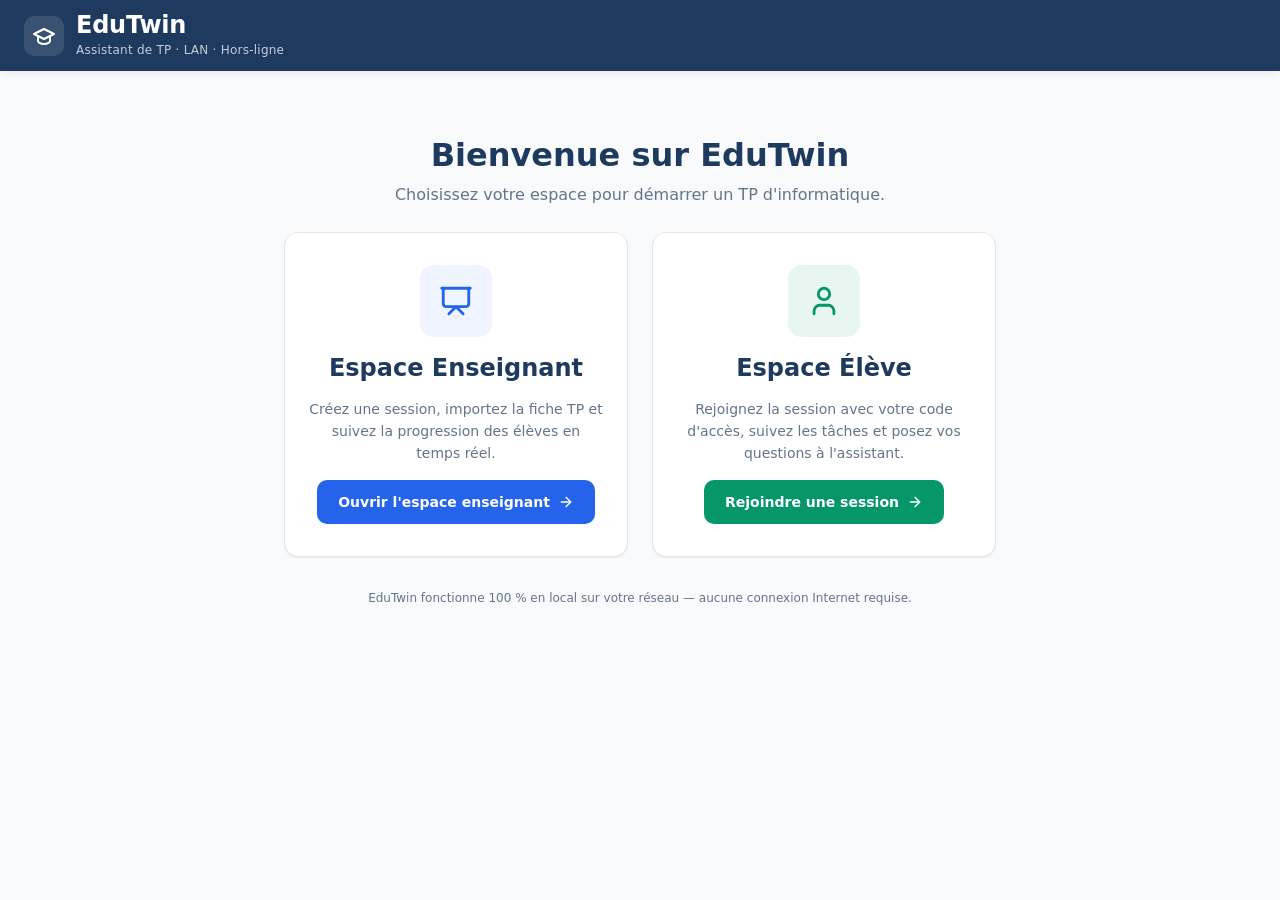
==== frontend/index.html @ 69db7e3c "mvp complet" ====
<!DOCTYPE html>
<html lang="fr">
<head>
  <meta charset="UTF-8">
  <meta name="viewport" content="width=device-width, initial-scale=1">
  <title>EduTwin — Assistant de TP</title>
  <meta name="description" content="EduTwin : assistant intelligent de gestion de TP d'informatique en LAN, hors-ligne.">
  <!-- Ordre des styles : tokens (variables) → fonts (@font-face) → base → composants -->
  <link rel="stylesheet" href="css/tokens.css">
  <link rel="stylesheet" href="css/fonts.css">
  <link rel="stylesheet" href="css/base.css">
  <link rel="stylesheet" href="css/components.css">
  <style>
    /* Styles propres à l'accueil (page unique, pas de CSS dédié dans le périmètre). */
    .home-hero { text-align: center; padding: var(--sp-10) 0 var(--sp-6); }
    .home-hero h1 { font-size: var(--fs-2xl); }
    .home-hero p { color: var(--color-muted-fg); margin-top: var(--sp-2); }
    .profile-card {
      display: flex; flex-direction: column; gap: var(--sp-4);
      text-align: center; align-items: center;
      padding: var(--sp-8) var(--sp-6);
      text-decoration: none; color: inherit;
      transition: transform var(--transition), box-shadow var(--transition), border-color var(--transition);
    }
    .profile-card:hover {
      transform: translateY(-3px);
      box-shadow: var(--shadow-lg);
      border-color: var(--color-secondary);
      text-decoration: none;
    }
    .profile-card__icon {
      display: inline-flex; align-items: center; justify-content: center;
      width: 72px; height: 72px; border-radius: var(--radius-lg);
    }
    .profile-card--teacher .profile-card__icon { background: var(--color-secondary-050); color: var(--color-secondary); }
    .profile-card--student .profile-card__icon { background: var(--color-success-050); color: var(--color-accent); }
    .profile-card h2 { color: var(--color-primary); }
    .profile-card p { color: var(--color-muted-fg); font-size: var(--fs-sm); }
    .home-footer { text-align: center; color: var(--color-muted-fg); font-size: var(--fs-xs); padding: var(--sp-8) 0; }
  </style>
</head>
<body>
  <a class="skip-link" href="#main">Aller au contenu principal</a>

  <header class="app-header">
    <div class="app-header__inner">
      <a class="brand" href="index.html" aria-label="EduTwin — accueil">
        <span class="brand__logo" aria-hidden="true">
          <!-- Icône : graduation-cap (style Lucide) -->
          <svg class="icon-lg" viewBox="0 0 24 24" fill="none" stroke="currentColor" stroke-width="2" stroke-linecap="round" stroke-linejoin="round">
            <path d="M22 10 12 5 2 10l10 5 10-5Z"/><path d="M6 12v5c0 1 2 3 6 3s6-2 6-3v-5"/>
          </svg>
        </span>
        <span>
          <span class="brand__name">EduTwin</span>
          <span class="brand__sub">Assistant de TP · LAN · Hors-ligne</span>
        </span>
      </a>
    </div>
  </header>

  <main id="main" class="container container--narrow">
    <section class="home-hero">
      <h1>Bienvenue sur EduTwin</h1>
      <p>Choisissez votre espace pour démarrer un TP d'informatique.</p>
    </section>

    <div class="grid grid-2" role="navigation" aria-label="Choix du profil">
      <a class="card profile-card profile-card--teacher" href="teacher.html">
        <span class="profile-card__icon" aria-hidden="true">
          <!-- Icône : presentation (tableau) -->
          <svg viewBox="0 0 24 24" width="34" height="34" fill="none" stroke="currentColor" stroke-width="2" stroke-linecap="round" stroke-linejoin="round">
            <path d="M2 3h20"/><path d="M21 3v11a2 2 0 0 1-2 2H5a2 2 0 0 1-2-2V3"/><path d="m7 21 5-5 5 5"/>
          </svg>
        </span>
        <h2>Espace Enseignant</h2>
        <p>Créez une session, importez la fiche TP et suivez la progression des élèves en temps réel.</p>
        <span class="btn btn--primary">
          Ouvrir l'espace enseignant
          <svg class="icon-sm" viewBox="0 0 24 24" fill="none" stroke="currentColor" stroke-width="2" stroke-linecap="round" stroke-linejoin="round" aria-hidden="true"><path d="M5 12h14"/><path d="m12 5 7 7-7 7"/></svg>
        </span>
      </a>

      <a class="card profile-card profile-card--student" href="student.html">
        <span class="profile-card__icon" aria-hidden="true">
          <!-- Icône : user (élève) -->
          <svg viewBox="0 0 24 24" width="34" height="34" fill="none" stroke="currentColor" stroke-width="2" stroke-linecap="round" stroke-linejoin="round">
            <path d="M19 21v-2a4 4 0 0 0-4-4H9a4 4 0 0 0-4 4v2"/><circle cx="12" cy="7" r="4"/>
          </svg>
        </span>
        <h2>Espace Élève</h2>
        <p>Rejoignez la session avec votre code d'accès, suivez les tâches et posez vos questions à l'assistant.</p>
        <span class="btn btn--accent">
          Rejoindre une session
          <svg class="icon-sm" viewBox="0 0 24 24" fill="none" stroke="currentColor" stroke-width="2" stroke-linecap="round" stroke-linejoin="round" aria-hidden="true"><path d="M5 12h14"/><path d="m12 5 7 7-7 7"/></svg>
        </span>
      </a>
    </div>

    <p class="home-footer">EduTwin fonctionne 100 % en local sur votre réseau — aucune connexion Internet requise.</p>
  </main>
</body>
</html>
---- frontend/css/tokens.css ----
/* ==========================================================================
   EduTwin — Design Tokens (skill ui-ux-pro-max : "Data-Dense Dashboard")
   Source de vérité visuelle. NE PAS coder de couleur en dur ailleurs :
   utiliser exclusivement ces variables.
   ========================================================================== */

:root {
  /* --- Couleurs de marque --- */
  --color-primary:        #1E3A5F;   /* navy — barres, titres, header */
  --color-primary-600:    #17304e;
  --color-primary-700:    #112640;
  --color-on-primary:     #FFFFFF;
  --color-secondary:      #2563EB;   /* bleu — actions, liens, en_cours */
  --color-secondary-050:  #EFF4FF;
  --color-accent:         #059669;   /* vert — CTA, complete, actif */
  --color-accent-050:     #E7F6F0;

  /* --- Surfaces & texte --- */
  --color-background:     #F8FAFC;
  --color-surface:        #FFFFFF;
  --color-foreground:     #0F172A;
  --color-muted:          #F1F3F5;
  --color-muted-fg:       #64748B;   /* texte secondaire (contraste AA) */
  --color-border:         #E4E7EB;
  --color-ring:           #1E3A5F;

  /* --- Sémantique / statuts --- */
  --color-success:        #059669;   /* complete / actif */
  --color-success-050:    #E7F6F0;
  --color-info:           #2563EB;   /* en_cours */
  --color-info-050:       #EFF4FF;
  --color-danger:         #DC2626;   /* bloque */
  --color-danger-050:     #FDECEC;
  --color-warning:        #D97706;   /* inactif / alerte retard */
  --color-warning-050:    #FEF3E2;
  --color-inactive:       #94A3B8;

  /* --- Typographie --- */
  --font-sans: "Fira Sans", system-ui, -apple-system, "Segoe UI", Roboto, sans-serif;
  --font-mono: "Fira Code", ui-monospace, "SFMono-Regular", Menlo, Consolas, monospace;
  --fs-xs:   0.75rem;   /* 12 */
  --fs-sm:   0.875rem;  /* 14 */
  --fs-base: 1rem;      /* 16 */
  --fs-lg:   1.125rem;  /* 18 */
  --fs-xl:   1.5rem;    /* 24 */
  --fs-2xl:  2rem;      /* 32 */
  --lh-tight: 1.25;
  --lh-base:  1.55;
  --fw-regular: 400;
  --fw-medium:  500;
  --fw-semibold:600;
  --fw-bold:    700;

  /* --- Espacements (rythme 4/8px) --- */
  --sp-1: 0.25rem;  --sp-2: 0.5rem;  --sp-3: 0.75rem; --sp-4: 1rem;
  --sp-5: 1.25rem;  --sp-6: 1.5rem;  --sp-8: 2rem;    --sp-10: 2.5rem; --sp-12: 3rem;

  /* --- Rayons, ombres, transitions --- */
  --radius-sm: 6px;  --radius-md: 10px; --radius-lg: 14px; --radius-full: 999px;
  --shadow-sm: 0 1px 2px rgba(15,23,42,.06);
  --shadow-md: 0 2px 8px rgba(15,23,42,.08);
  --shadow-lg: 0 8px 24px rgba(15,23,42,.12);
  --ring-focus: 0 0 0 3px rgba(30,58,95,.35);
  --transition: 180ms cubic-bezier(.2,.6,.2,1);

  /* --- Z-index --- */
  --z-nav: 20; --z-sticky: 40; --z-modal: 100; --z-toast: 1000;
}

@media (prefers-reduced-motion: reduce) {
  :root { --transition: 0ms; }
  * { animation-duration: .001ms !important; transition-duration: .001ms !important; }
}

/* Les @font-face (Fira Sans / Fira Code) embarqués localement pour le hors-ligne
   sont déclarés dans fonts.css par le Lot 3 ; fallback système ci-dessus si absents. */
---- frontend/css/fonts.css ----
/* ==========================================================================
   EduTwin — Polices locales (hors-ligne, AUCUN CDN)
   --------------------------------------------------------------------------
   Les @font-face ci-dessous pointent vers des fichiers LOCAUX dans
   frontend/fonts/. Si ces fichiers sont absents, le navigateur applique
   automatiquement le fallback système déclaré dans tokens.css
   (--font-sans / --font-mono) : l'application reste parfaitement lisible.
   `font-display: swap` évite tout texte invisible pendant le chargement.
   Aucun téléchargement réseau : déposez simplement les .woff2 dans
   frontend/fonts/ pour activer Fira.
   ========================================================================== */

/* --- Fira Sans (UI / texte) --- */
@font-face {
  font-family: "Fira Sans";
  font-style: normal;
  font-weight: 300;
  font-display: swap;
  src: local("Fira Sans Light"), url("../fonts/FiraSans-Light.woff2") format("woff2");
}
@font-face {
  font-family: "Fira Sans";
  font-style: normal;
  font-weight: 400;
  font-display: swap;
  src: local("Fira Sans Regular"), url("../fonts/FiraSans-Regular.woff2") format("woff2");
}
@font-face {
  font-family: "Fira Sans";
  font-style: normal;
  font-weight: 500;
  font-display: swap;
  src: local("Fira Sans Medium"), url("../fonts/FiraSans-Medium.woff2") format("woff2");
}
@font-face {
  font-family: "Fira Sans";
  font-style: normal;
  font-weight: 600;
  font-display: swap;
  src: local("Fira Sans SemiBold"), url("../fonts/FiraSans-SemiBold.woff2") format("woff2");
}
@font-face {
  font-family: "Fira Sans";
  font-style: normal;
  font-weight: 700;
  font-display: swap;
  src: local("Fira Sans Bold"), url("../fonts/FiraSans-Bold.woff2") format("woff2");
}

/* --- Fira Code (données / code / code d'accès) --- */
@font-face {
  font-family: "Fira Code";
  font-style: normal;
  font-weight: 400;
  font-display: swap;
  src: local("Fira Code Regular"), url("../fonts/FiraCode-Regular.woff2") format("woff2");
}
@font-face {
  font-family: "Fira Code";
  font-style: normal;
  font-weight: 500;
  font-display: swap;
  src: local("Fira Code Medium"), url("../fonts/FiraCode-Medium.woff2") format("woff2");
}
@font-face {
  font-family: "Fira Code";
  font-style: normal;
  font-weight: 600;
  font-display: swap;
  src: local("Fira Code SemiBold"), url("../fonts/FiraCode-SemiBold.woff2") format("woff2");
}
@font-face {
  font-family: "Fira Code";
  font-style: normal;
  font-weight: 700;
  font-display: swap;
  src: local("Fira Code Bold"), url("../fonts/FiraCode-Bold.woff2") format("woff2");
}
---- frontend/css/base.css ----
/* ==========================================================================
   EduTwin — base.css
   Reset léger, base typographique, layout global et utilitaires.
   Dépend de tokens.css (variables) et fonts.css (@font-face), chargés
   AVANT ce fichier via des <link> dans le HTML (pas d'@import).
   ========================================================================== */

/* --- Reset léger ------------------------------------------------------- */
*,
*::before,
*::after { box-sizing: border-box; }

* { margin: 0; }

html { -webkit-text-size-adjust: 100%; scroll-behavior: smooth; }

body {
  font-family: var(--font-sans);
  font-size: var(--fs-base);
  line-height: var(--lh-base);
  font-weight: var(--fw-regular);
  color: var(--color-foreground);
  background-color: var(--color-background);
  min-height: 100dvh;
  -webkit-font-smoothing: antialiased;
  text-rendering: optimizeLegibility;
}

img, svg { display: block; max-width: 100%; }
svg { flex-shrink: 0; }

button, input, select, textarea {
  font: inherit;
  color: inherit;
}

a { color: var(--color-secondary); text-decoration: none; }
a:hover { text-decoration: underline; }

/* Focus visible homogène sur tous les éléments interactifs */
:focus-visible {
  outline: 2px solid var(--color-ring);
  outline-offset: 2px;
  border-radius: var(--radius-sm);
}
/* On retire l'outline par défaut au clic souris, on garde :focus-visible */
:focus:not(:focus-visible) { outline: none; }

/* --- Typographie ------------------------------------------------------- */
h1, h2, h3, h4 {
  font-family: var(--font-sans);
  line-height: var(--lh-tight);
  color: var(--color-primary);
  font-weight: var(--fw-semibold);
}
h1 { font-size: var(--fs-2xl); font-weight: var(--fw-bold); }
h2 { font-size: var(--fs-xl); }
h3 { font-size: var(--fs-lg); }
h4 { font-size: var(--fs-base); }

.mono { font-family: var(--font-mono); }

/* --- Layout : header applicatif --------------------------------------- */
.app-header {
  position: sticky;
  top: 0;
  z-index: var(--z-sticky);
  background: var(--color-primary);
  color: var(--color-on-primary);
  box-shadow: var(--shadow-md);
}
.app-header__inner {
  display: flex;
  align-items: center;
  gap: var(--sp-4);
  max-width: 1440px;
  margin: 0 auto;
  padding: var(--sp-3) var(--sp-6);
}
.brand {
  display: flex;
  align-items: center;
  gap: var(--sp-3);
  color: var(--color-on-primary);
  text-decoration: none;
}
.brand:hover { text-decoration: none; }
.brand__logo {
  display: inline-flex;
  align-items: center;
  justify-content: center;
  width: 40px; height: 40px;
  border-radius: var(--radius-md);
  background: rgba(255, 255, 255, .12);
  color: var(--color-on-primary);
}
.brand__name {
  font-size: var(--fs-xl);
  font-weight: var(--fw-bold);
  letter-spacing: -0.01em;
  line-height: 1.1;
}
.brand__sub {
  display: block;
  font-size: var(--fs-xs);
  font-weight: var(--fw-regular);
  color: rgba(255, 255, 255, .75);
  letter-spacing: .02em;
}
.app-header__spacer { flex: 1; }
.app-header__meta {
  font-size: var(--fs-sm);
  color: rgba(255, 255, 255, .85);
  display: flex;
  align-items: center;
  gap: var(--sp-2);
}

/* --- Layout : conteneur & sections ------------------------------------ */
.container {
  width: 100%;
  max-width: 1440px;
  margin: 0 auto;
  padding: var(--sp-6);
}
.container--narrow { max-width: 760px; }

.page-title {
  display: flex;
  align-items: center;
  gap: var(--sp-3);
  margin-bottom: var(--sp-2);
}
.page-subtitle {
  color: var(--color-muted-fg);
  font-size: var(--fs-sm);
  margin-bottom: var(--sp-6);
}

.stack > * + * { margin-top: var(--sp-4); }
.stack-lg > * + * { margin-top: var(--sp-6); }

/* --- Grilles utilitaires ---------------------------------------------- */
.grid { display: grid; gap: var(--sp-6); }
.grid-2 { grid-template-columns: repeat(2, 1fr); }
.grid-auto {
  grid-template-columns: repeat(auto-fill, minmax(260px, 1fr));
}

/* --- Utilitaires génériques ------------------------------------------- */
.flex { display: flex; }
.items-center { align-items: center; }
.justify-between { justify-content: space-between; }
.gap-2 { gap: var(--sp-2); }
.gap-3 { gap: var(--sp-3); }
.gap-4 { gap: var(--sp-4); }
.wrap { flex-wrap: wrap; }
.flex-1 { flex: 1; }
.text-muted { color: var(--color-muted-fg); }
.text-sm { font-size: var(--fs-sm); }
.text-xs { font-size: var(--fs-xs); }
.text-center { text-align: center; }
.mt-2 { margin-top: var(--sp-2); }
.mt-4 { margin-top: var(--sp-4); }
.mt-6 { margin-top: var(--sp-6); }
.mb-2 { margin-bottom: var(--sp-2); }
.mb-4 { margin-bottom: var(--sp-4); }
.hidden { display: none !important; }
.sr-only {
  position: absolute; width: 1px; height: 1px;
  padding: 0; margin: -1px; overflow: hidden;
  clip: rect(0, 0, 0, 0); white-space: nowrap; border: 0;
}

/* Lien d'évitement (accessibilité clavier) */
.skip-link {
  position: absolute;
  left: var(--sp-3);
  top: -60px;
  z-index: var(--z-toast);
  background: var(--color-surface);
  color: var(--color-primary);
  padding: var(--sp-2) var(--sp-4);
  border-radius: var(--radius-sm);
  box-shadow: var(--shadow-md);
  transition: top var(--transition);
}
.skip-link:focus { top: var(--sp-3); text-decoration: none; }

/* --- Icônes ------------------------------------------------------------ */
.icon { width: 20px; height: 20px; stroke-width: 2; }
.icon-sm { width: 16px; height: 16px; stroke-width: 2; }
.icon-lg { width: 24px; height: 24px; stroke-width: 2; }

/* --- Responsive -------------------------------------------------------- */
@media (max-width: 1024px) {
  .container { padding: var(--sp-5); }
}
@media (max-width: 768px) {
  .grid-2 { grid-template-columns: 1fr; }
  .grid { gap: var(--sp-4); }
  h1 { font-size: var(--fs-xl); }
  .app-header__inner { padding: var(--sp-3) var(--sp-4); }
  .app-header__meta { display: none; }
  .container { padding: var(--sp-4); }
}
---- frontend/css/components.css ----
/* ==========================================================================
   EduTwin — components.css
   Composants réutilisables : boutons, cartes, badges, inputs, modale,
   toasts, table, barre de progression, bulles de chat, spinner, skeleton.
   ========================================================================== */

/* --- Cartes ------------------------------------------------------------ */
.card {
  background: var(--color-surface);
  border: 1px solid var(--color-border);
  border-radius: var(--radius-lg);
  box-shadow: var(--shadow-sm);
  padding: var(--sp-6);
}
.card--pad-0 { padding: 0; }
.card__header {
  display: flex;
  align-items: center;
  gap: var(--sp-3);
  margin-bottom: var(--sp-4);
}
.card__title {
  font-size: var(--fs-lg);
  font-weight: var(--fw-semibold);
  color: var(--color-primary);
}
.card__icon {
  display: inline-flex;
  align-items: center;
  justify-content: center;
  width: 36px; height: 36px;
  border-radius: var(--radius-md);
  background: var(--color-secondary-050);
  color: var(--color-secondary);
}

/* --- Boutons ----------------------------------------------------------- */
.btn {
  display: inline-flex;
  align-items: center;
  justify-content: center;
  gap: var(--sp-2);
  min-height: 44px;
  padding: var(--sp-2) var(--sp-5);
  border: 1px solid transparent;
  border-radius: var(--radius-md);
  font-size: var(--fs-sm);
  font-weight: var(--fw-semibold);
  line-height: 1;
  cursor: pointer;
  background: var(--color-muted);
  color: var(--color-foreground);
  transition: background var(--transition), border-color var(--transition),
              box-shadow var(--transition), transform var(--transition), opacity var(--transition);
  white-space: nowrap;
}
.btn:hover { background: #e6e9ed; }
.btn:active { transform: translateY(1px); }
.btn:disabled { opacity: .55; cursor: not-allowed; }

.btn--primary { background: var(--color-secondary); color: #fff; }
.btn--primary:hover { background: #1d4fd0; }

.btn--accent { background: var(--color-accent); color: #fff; }
.btn--accent:hover { background: #047d58; }

.btn--danger { background: var(--color-danger); color: #fff; }
.btn--danger:hover { background: #b91c1c; }

.btn--ghost { background: transparent; border-color: var(--color-border); }
.btn--ghost:hover { background: var(--color-muted); }

.btn--outline { background: transparent; border-color: var(--color-secondary); color: var(--color-secondary); }
.btn--outline:hover { background: var(--color-secondary-050); }

.btn--sm { min-height: 36px; padding: var(--sp-1) var(--sp-3); font-size: var(--fs-xs); }
.btn--block { width: 100%; }
.btn--icon { padding: var(--sp-2); min-width: 44px; }

/* Bouton actif (groupe de statut) */
.btn.is-active { box-shadow: inset 0 0 0 2px currentColor; }

/* --- Champs de formulaire --------------------------------------------- */
.field { display: block; }
.field + .field { margin-top: var(--sp-4); }
.field__label {
  display: block;
  font-size: var(--fs-sm);
  font-weight: var(--fw-medium);
  color: var(--color-foreground);
  margin-bottom: var(--sp-1);
}
.field__req { color: var(--color-danger); margin-left: 2px; }
.field__hint {
  font-size: var(--fs-xs);
  color: var(--color-muted-fg);
  margin-top: var(--sp-1);
}
.field__error {
  font-size: var(--fs-xs);
  color: var(--color-danger);
  margin-top: var(--sp-1);
  min-height: 1em;
}

.input, .textarea, .select {
  width: 100%;
  min-height: 44px;
  padding: var(--sp-2) var(--sp-3);
  background: var(--color-surface);
  border: 1px solid var(--color-border);
  border-radius: var(--radius-md);
  color: var(--color-foreground);
  transition: border-color var(--transition), box-shadow var(--transition);
}
.textarea { min-height: 84px; resize: vertical; line-height: var(--lh-base); }
.input:focus, .textarea:focus, .select:focus {
  outline: none;
  border-color: var(--color-secondary);
  box-shadow: var(--ring-focus);
}
.input[aria-invalid="true"],
.textarea[aria-invalid="true"] {
  border-color: var(--color-danger);
}
.input--mono { font-family: var(--font-mono); }

/* --- Badges de statut -------------------------------------------------- */
.badge {
  display: inline-flex;
  align-items: center;
  gap: var(--sp-1);
  padding: 2px var(--sp-2);
  border-radius: var(--radius-full);
  font-size: var(--fs-xs);
  font-weight: var(--fw-semibold);
  line-height: 1.6;
  white-space: nowrap;
}
.badge__dot {
  width: 8px; height: 8px;
  border-radius: 50%;
  background: currentColor;
  flex-shrink: 0;
}
.badge--success { background: var(--color-success-050); color: #04724f; }
.badge--info    { background: var(--color-info-050);    color: #1d4fd0; }
.badge--danger  { background: var(--color-danger-050);  color: #b91c1c; }
.badge--warning { background: var(--color-warning-050); color: #b45f06; }
.badge--muted   { background: var(--color-muted);       color: var(--color-muted-fg); }

/* --- Barre de progression --------------------------------------------- */
.progress {
  --pct: 0%;
  position: relative;
  height: 8px;
  background: var(--color-muted);
  border-radius: var(--radius-full);
  overflow: hidden;
}
.progress__bar {
  position: absolute;
  inset: 0;
  width: var(--pct);
  background: var(--color-accent);
  border-radius: inherit;
  transition: width var(--transition);
}
.progress--info .progress__bar { background: var(--color-secondary); }

/* --- Table ------------------------------------------------------------- */
.table-wrap {
  overflow-x: auto;
  border: 1px solid var(--color-border);
  border-radius: var(--radius-lg);
  background: var(--color-surface);
}
.table {
  width: 100%;
  border-collapse: collapse;
  font-size: var(--fs-sm);
}
.table th, .table td {
  padding: var(--sp-3) var(--sp-4);
  text-align: left;
  border-bottom: 1px solid var(--color-border);
  vertical-align: middle;
}
.table thead th {
  position: sticky;
  top: 0;
  background: var(--color-muted);
  color: var(--color-muted-fg);
  font-weight: var(--fw-semibold);
  font-size: var(--fs-xs);
  text-transform: uppercase;
  letter-spacing: .04em;
  z-index: 1;
}
.table tbody tr { transition: background var(--transition); }
.table tbody tr:hover { background: var(--color-secondary-050); }
.table tbody tr:last-child td { border-bottom: none; }
.table td .mono { font-variant-numeric: tabular-nums; }

/* --- Spinner ----------------------------------------------------------- */
.spinner {
  display: inline-block;
  width: 18px; height: 18px;
  border: 2px solid currentColor;
  border-top-color: transparent;
  border-radius: 50%;
  animation: spin .7s linear infinite;
  vertical-align: middle;
}
.spinner--lg { width: 28px; height: 28px; border-width: 3px; }
@keyframes spin { to { transform: rotate(360deg); } }

/* --- Skeleton ---------------------------------------------------------- */
.skeleton {
  background: linear-gradient(90deg,
    var(--color-muted) 25%, #e9edf1 37%, var(--color-muted) 63%);
  background-size: 400% 100%;
  animation: shimmer 1.4s ease infinite;
  border-radius: var(--radius-sm);
}
.skeleton--line { height: 12px; margin: var(--sp-2) 0; }
.skeleton--title { height: 20px; width: 40%; }
@keyframes shimmer {
  0% { background-position: 100% 0; }
  100% { background-position: 0 0; }
}

/* --- État vide --------------------------------------------------------- */
.empty {
  display: flex;
  flex-direction: column;
  align-items: center;
  gap: var(--sp-3);
  text-align: center;
  padding: var(--sp-10) var(--sp-6);
  color: var(--color-muted-fg);
}
.empty__icon {
  color: var(--color-inactive);
  width: 40px; height: 40px;
}
.empty__title { color: var(--color-foreground); font-weight: var(--fw-semibold); }

/* --- Modale ------------------------------------------------------------ */
.modal-overlay {
  position: fixed;
  inset: 0;
  z-index: var(--z-modal);
  background: rgba(15, 23, 42, .5);
  display: flex;
  align-items: center;
  justify-content: center;
  padding: var(--sp-4);
  animation: fade-in var(--transition);
}
.modal {
  background: var(--color-surface);
  border-radius: var(--radius-lg);
  box-shadow: var(--shadow-lg);
  width: 100%;
  max-width: 480px;
  padding: var(--sp-6);
  animation: modal-in var(--transition);
}
.modal__header {
  display: flex;
  align-items: center;
  justify-content: space-between;
  gap: var(--sp-3);
  margin-bottom: var(--sp-4);
}
@keyframes fade-in { from { opacity: 0; } to { opacity: 1; } }
@keyframes modal-in {
  from { opacity: 0; transform: translateY(8px) scale(.98); }
  to { opacity: 1; transform: none; }
}

/* --- Toasts ------------------------------------------------------------ */
.toast-region {
  position: fixed;
  right: var(--sp-4);
  bottom: var(--sp-4);
  z-index: var(--z-toast);
  display: flex;
  flex-direction: column;
  gap: var(--sp-2);
  max-width: min(360px, calc(100vw - 2 * var(--sp-4)));
}
.toast {
  display: flex;
  align-items: flex-start;
  gap: var(--sp-2);
  padding: var(--sp-3) var(--sp-4);
  background: var(--color-primary);
  color: #fff;
  border-radius: var(--radius-md);
  box-shadow: var(--shadow-lg);
  font-size: var(--fs-sm);
  animation: toast-in var(--transition);
}
.toast--success { background: var(--color-accent); }
.toast--danger  { background: var(--color-danger); }
.toast--info    { background: var(--color-secondary); }
.toast.is-leaving { animation: toast-out 200ms ease forwards; }
@keyframes toast-in { from { opacity: 0; transform: translateY(10px); } to { opacity: 1; transform: none; } }
@keyframes toast-out { to { opacity: 0; transform: translateY(10px); } }

/* --- Bulles de chat ---------------------------------------------------- */
.chat-bubble {
  max-width: 78%;
  padding: var(--sp-3) var(--sp-4);
  border-radius: var(--radius-lg);
  font-size: var(--fs-sm);
  line-height: var(--lh-base);
  white-space: pre-wrap;
  word-break: break-word;
  animation: bubble-in var(--transition);
}
.chat-bubble--user {
  align-self: flex-end;
  background: var(--color-secondary);
  color: #fff;
  border-bottom-right-radius: var(--radius-sm);
}
.chat-bubble--ai {
  align-self: flex-start;
  background: var(--color-surface);
  border: 1px solid var(--color-border);
  color: var(--color-foreground);
  border-bottom-left-radius: var(--radius-sm);
}
.chat-bubble__meta {
  font-size: var(--fs-xs);
  opacity: .75;
  margin-top: var(--sp-1);
}
@keyframes bubble-in { from { opacity: 0; transform: translateY(6px); } to { opacity: 1; transform: none; } }

/* Indicateur « l'assistant réfléchit… » */
.typing {
  display: inline-flex;
  align-items: center;
  gap: 4px;
}
.typing span {
  width: 7px; height: 7px;
  border-radius: 50%;
  background: var(--color-muted-fg);
  animation: typing-dot 1.2s ease-in-out infinite;
}
.typing span:nth-child(2) { animation-delay: .15s; }
.typing span:nth-child(3) { animation-delay: .3s; }
@keyframes typing-dot {
  0%, 60%, 100% { transform: translateY(0); opacity: .5; }
  30% { transform: translateY(-4px); opacity: 1; }
}

/* --- Bouton copier ----------------------------------------------------- */
.copy-btn { cursor: pointer; }
.copy-btn.is-copied { background: var(--color-accent); color: #fff; border-color: transparent; }
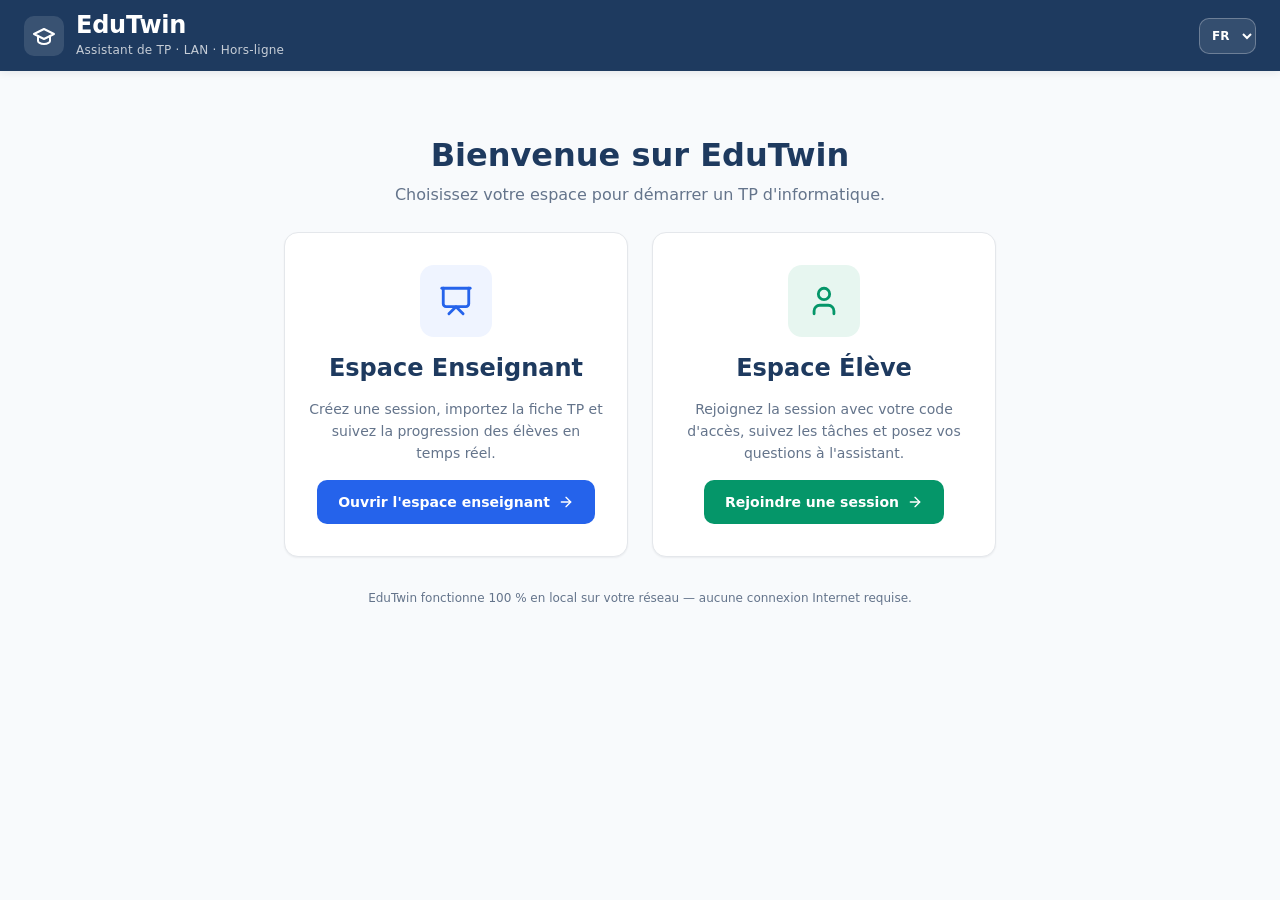
==== commit 043499ca: "les derniere modif" ====
--- a/frontend/index.html
+++ b/frontend/index.html
@@ -10,6 +10,7 @@
   <link rel="stylesheet" href="css/fonts.css">
   <link rel="stylesheet" href="css/base.css">
   <link rel="stylesheet" href="css/components.css">
+  <script defer src="js/i18n.js"></script>
   <style>
     /* Styles propres à l'accueil (page unique, pas de CSS dédié dans le périmètre). */
     .home-hero { text-align: center; padding: var(--sp-10) 0 var(--sp-6); }
@@ -40,7 +41,7 @@
   </style>
 </head>
 <body>
-  <a class="skip-link" href="#main">Aller au contenu principal</a>
+  <a class="skip-link" href="#main" data-i18n="nav.skip">Aller au contenu principal</a>
 
   <header class="app-header">
     <div class="app-header__inner">
@@ -53,16 +54,24 @@
         </span>
         <span>
           <span class="brand__name">EduTwin</span>
-          <span class="brand__sub">Assistant de TP · LAN · Hors-ligne</span>
+          <span class="brand__sub" data-i18n="brand.sub">Assistant de TP · LAN · Hors-ligne</span>
         </span>
       </a>
+      <span class="app-header__spacer"></span>
+      <label class="lang-picker">
+        <span class="sr-only" data-i18n="lang.label">Langue</span>
+        <select class="lang-select" aria-label="Langue / Language">
+          <option value="fr">FR</option>
+          <option value="en">EN</option>
+        </select>
+      </label>
     </div>
   </header>
 
   <main id="main" class="container container--narrow">
     <section class="home-hero">
-      <h1>Bienvenue sur EduTwin</h1>
-      <p>Choisissez votre espace pour démarrer un TP d'informatique.</p>
+      <h1 data-i18n="home.welcome">Bienvenue sur EduTwin</h1>
+      <p data-i18n="home.subtitle">Choisissez votre espace pour démarrer un TP d'informatique.</p>
     </section>
 
     <div class="grid grid-2" role="navigation" aria-label="Choix du profil">
@@ -73,10 +82,10 @@
             <path d="M2 3h20"/><path d="M21 3v11a2 2 0 0 1-2 2H5a2 2 0 0 1-2-2V3"/><path d="m7 21 5-5 5 5"/>
           </svg>
         </span>
-        <h2>Espace Enseignant</h2>
-        <p>Créez une session, importez la fiche TP et suivez la progression des élèves en temps réel.</p>
+        <h2 data-i18n="home.teacher.title">Espace Enseignant</h2>
+        <p data-i18n="home.teacher.desc">Créez une session, importez la fiche TP et suivez la progression des élèves en temps réel.</p>
         <span class="btn btn--primary">
-          Ouvrir l'espace enseignant
+          <span data-i18n="home.teacher.cta">Ouvrir l'espace enseignant</span>
           <svg class="icon-sm" viewBox="0 0 24 24" fill="none" stroke="currentColor" stroke-width="2" stroke-linecap="round" stroke-linejoin="round" aria-hidden="true"><path d="M5 12h14"/><path d="m12 5 7 7-7 7"/></svg>
         </span>
       </a>
@@ -88,16 +97,16 @@
             <path d="M19 21v-2a4 4 0 0 0-4-4H9a4 4 0 0 0-4 4v2"/><circle cx="12" cy="7" r="4"/>
           </svg>
         </span>
-        <h2>Espace Élève</h2>
-        <p>Rejoignez la session avec votre code d'accès, suivez les tâches et posez vos questions à l'assistant.</p>
+        <h2 data-i18n="home.student.title">Espace Élève</h2>
+        <p data-i18n="home.student.desc">Rejoignez la session avec votre code d'accès, suivez les tâches et posez vos questions à l'assistant.</p>
         <span class="btn btn--accent">
-          Rejoindre une session
+          <span data-i18n="home.student.cta">Rejoindre une session</span>
           <svg class="icon-sm" viewBox="0 0 24 24" fill="none" stroke="currentColor" stroke-width="2" stroke-linecap="round" stroke-linejoin="round" aria-hidden="true"><path d="M5 12h14"/><path d="m12 5 7 7-7 7"/></svg>
         </span>
       </a>
     </div>
 
-    <p class="home-footer">EduTwin fonctionne 100 % en local sur votre réseau — aucune connexion Internet requise.</p>
+    <p class="home-footer" data-i18n="home.footer">EduTwin fonctionne 100 % en local sur votre réseau — aucune connexion Internet requise.</p>
   </main>
 </body>
 </html>
--- a/frontend/css/components.css
+++ b/frontend/css/components.css
@@ -363,3 +363,50 @@
 /* --- Bouton copier ----------------------------------------------------- */
 .copy-btn { cursor: pointer; }
 .copy-btn.is-copied { background: var(--color-accent); color: #fff; border-color: transparent; }
+
+/* --- Boutons complémentaires ------------------------------------------- */
+/* Bouton discret sur fond navy (header applicatif). */
+.btn--ghost-light {
+  background: rgba(255, 255, 255, .10);
+  border-color: rgba(255, 255, 255, .28);
+  color: #fff;
+}
+.btn--ghost-light:hover { background: rgba(255, 255, 255, .20); }
+
+/* Bouton de suppression discret (contour rouge), avec état « armé ». */
+.btn--danger-ghost {
+  background: transparent;
+  border-color: var(--color-danger);
+  color: var(--color-danger);
+}
+.btn--danger-ghost:hover { background: var(--color-danger-050); }
+.btn--danger-ghost.is-armed { background: var(--color-danger); color: #fff; }
+
+/* --- Sélecteur de langue (en-tête) ------------------------------------- */
+.lang-picker { display: inline-flex; align-items: center; }
+.lang-select {
+  min-height: 36px;
+  padding: var(--sp-1) var(--sp-2);
+  border-radius: var(--radius-md);
+  border: 1px solid rgba(255, 255, 255, .28);
+  background: rgba(255, 255, 255, .10);
+  color: #fff;
+  font-size: var(--fs-xs);
+  font-weight: var(--fw-semibold);
+  cursor: pointer;
+}
+.lang-select option { color: var(--color-foreground); }
+.lang-select:focus-visible { outline: none; box-shadow: 0 0 0 3px rgba(255, 255, 255, .45); }
+
+/* --- Champ mot de passe avec bascule afficher/masquer ------------------ */
+.input-password { position: relative; display: flex; align-items: center; }
+.input-password .input { padding-right: 46px; width: 100%; }
+.input-password__toggle {
+  position: absolute; right: 6px; top: 50%; transform: translateY(-50%);
+  display: inline-flex; align-items: center; justify-content: center;
+  background: transparent; border: none; cursor: pointer;
+  color: var(--color-muted-fg); padding: 8px; border-radius: var(--radius-sm);
+  transition: color var(--transition), background var(--transition);
+}
+.input-password__toggle:hover { color: var(--color-foreground); background: var(--color-muted); }
+.input-password__toggle:focus-visible { outline: none; box-shadow: var(--ring-focus); }
